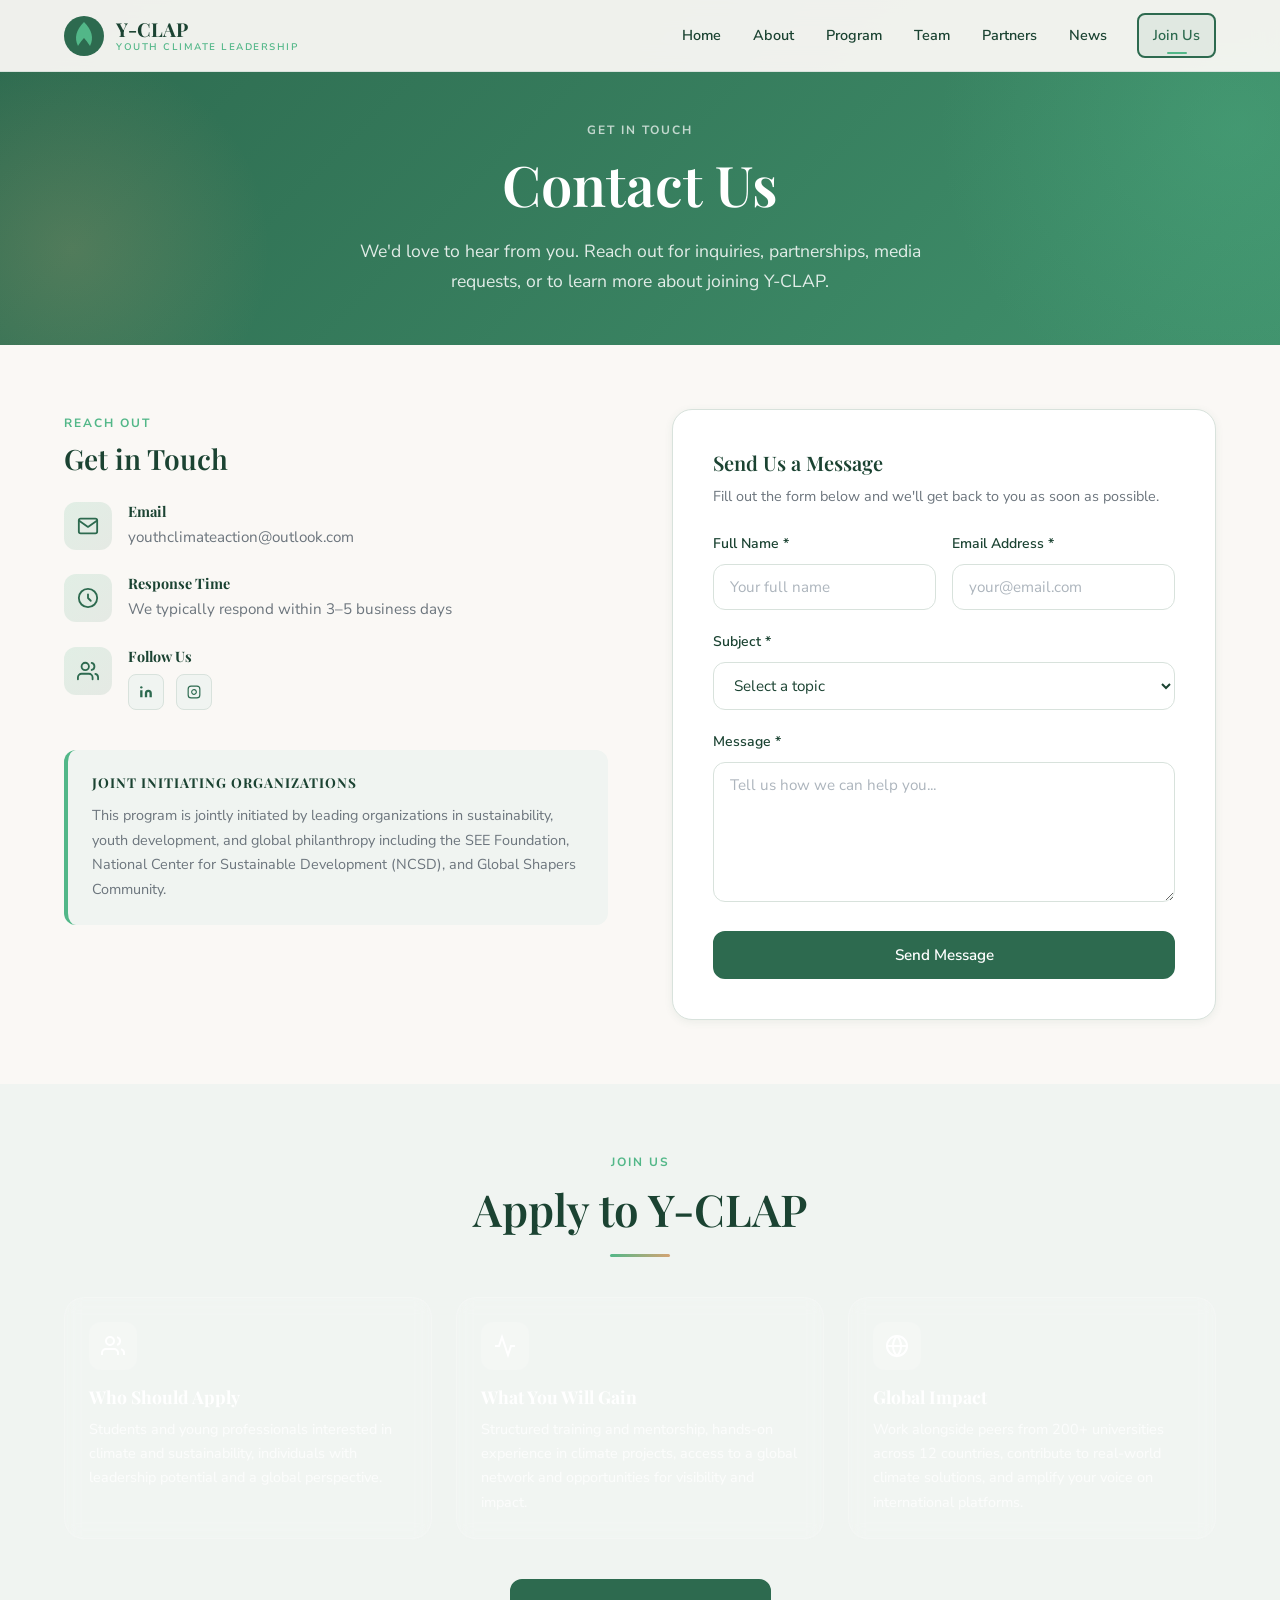
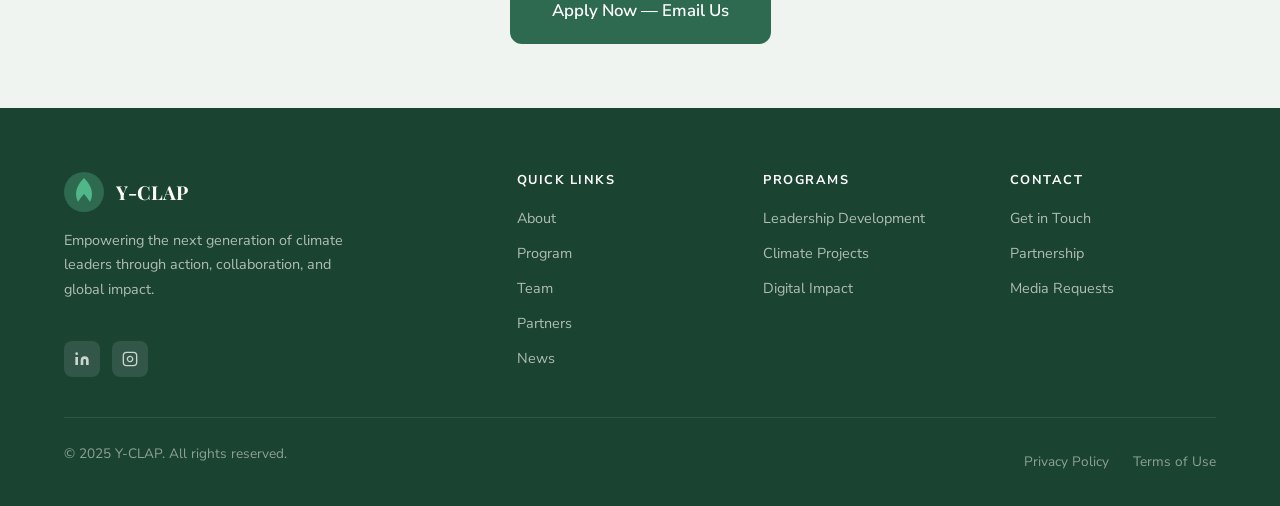
==== contact.html @ 4a53b130 "Add files via upload" ====
<!DOCTYPE html>
<html lang="en">
<head>
  <meta charset="UTF-8">
  <meta name="viewport" content="width=device-width, initial-scale=1.0">
  <title>Contact | Y-CLAP</title>
  <link rel="stylesheet" href="css/style.css">
  <link rel="stylesheet" href="css/components.css">
  <link rel="icon" type="image/svg+xml" href="data:image/svg+xml,<svg xmlns='http://www.w3.org/2000/svg' viewBox='0 0 100 100'><circle cx='50' cy='50' r='45' fill='%232d6a4f'/><path d='M50 20 C30 35 25 55 35 70 C42 60 50 55 50 55 C50 55 58 60 65 70 C75 55 70 35 50 20Z' fill='%2352b788'/></svg>">
</head>
<body>

  <header class="header">
    <div class="header__inner">
      <a href="index.html" class="header__logo">
        <svg class="header__logo-icon" viewBox="0 0 40 40" fill="none"><circle cx="20" cy="20" r="20" fill="#2d6a4f"/><path d="M20 6C12 14 10 22 14 30C17 25 20 22 20 22C20 22 23 25 26 30C30 22 28 14 20 6Z" fill="#52b788"/></svg>
        <div class="header__logo-text">Y-CLAP<span>Youth Climate Leadership</span></div>
      </a>
      <nav class="nav">
        <a href="index.html" class="nav__link">Home</a>
        <a href="about.html" class="nav__link">About</a>
        <a href="program.html" class="nav__link">Program</a>
        <a href="team.html" class="nav__link">Team</a>
        <a href="partners.html" class="nav__link">Partners</a>
        <a href="news.html" class="nav__link">News</a>
        <a href="contact.html" class="nav__link nav__cta btn btn--primary btn--sm">Join Us</a>
      </nav>
      <button class="nav-toggle" aria-label="Toggle menu"><span></span><span></span><span></span></button>
    </div>
  </header>

  <section class="page-hero">
    <div class="container">
      <p class="page-hero__label">Get in Touch</p>
      <h1 class="page-hero__title">Contact Us</h1>
      <p class="page-hero__subtitle">We'd love to hear from you. Reach out for inquiries, partnerships, media requests, or to learn more about joining Y-CLAP.</p>
    </div>
  </section>

  <!-- Contact Section -->
  <section class="section">
    <div class="container">
      <div style="display: grid; grid-template-columns: 1fr 1fr; gap: 4rem; align-items: start;">

        <!-- Contact Info -->
        <div class="fade-in">
          <span class="section__label" style="text-align:left;">Reach Out</span>
          <h2 class="section__title" style="text-align:left; font-size: 1.75rem; margin-bottom: 1.5rem;">Get in Touch</h2>

          <div style="display: flex; flex-direction: column; gap: 1.5rem;">
            <div style="display: flex; gap: 1rem; align-items: flex-start;">
              <div style="width: 48px; height: 48px; border-radius: 12px; background: linear-gradient(135deg, rgba(82,183,136,0.15), rgba(45,106,79,0.1)); display: flex; align-items: center; justify-content: center; flex-shrink: 0; color: var(--color-primary);">
                <svg width="22" height="22" viewBox="0 0 24 24" fill="none" stroke="currentColor" stroke-width="2" stroke-linecap="round" stroke-linejoin="round"><path d="M4 4h16c1.1 0 2 .9 2 2v12c0 1.1-.9 2-2 2H4c-1.1 0-2-.9-2-2V6c0-1.1.9-2 2-2z"/><polyline points="22,6 12,13 2,6"/></svg>
              </div>
              <div>
                <h4 style="font-size: 0.9rem; font-weight: 700; color: var(--color-primary-dark); margin-bottom: 0.25rem;">Email</h4>
                <p style="color: var(--color-text-muted); font-size: 0.95rem;">youthclimateaction@outlook.com</p>
              </div>
            </div>

            <div style="display: flex; gap: 1rem; align-items: flex-start;">
              <div style="width: 48px; height: 48px; border-radius: 12px; background: linear-gradient(135deg, rgba(82,183,136,0.15), rgba(45,106,79,0.1)); display: flex; align-items: center; justify-content: center; flex-shrink: 0; color: var(--color-primary);">
                <svg width="22" height="22" viewBox="0 0 24 24" fill="none" stroke="currentColor" stroke-width="2" stroke-linecap="round" stroke-linejoin="round"><circle cx="12" cy="12" r="10"/><path d="M12 8v4l3 3"/></svg>
              </div>
              <div>
                <h4 style="font-size: 0.9rem; font-weight: 700; color: var(--color-primary-dark); margin-bottom: 0.25rem;">Response Time</h4>
                <p style="color: var(--color-text-muted); font-size: 0.95rem;">We typically respond within 3–5 business days</p>
              </div>
            </div>

            <div style="display: flex; gap: 1rem; align-items: flex-start;">
              <div style="width: 48px; height: 48px; border-radius: 12px; background: linear-gradient(135deg, rgba(82,183,136,0.15), rgba(45,106,79,0.1)); display: flex; align-items: center; justify-content: center; flex-shrink: 0; color: var(--color-primary);">
                <svg width="22" height="22" viewBox="0 0 24 24" fill="none" stroke="currentColor" stroke-width="2" stroke-linecap="round" stroke-linejoin="round"><path d="M17 21v-2a4 4 0 0 0-4-4H5a4 4 0 0 0-4 4v2"/><circle cx="9" cy="7" r="4"/><path d="M23 21v-2a4 4 0 0 0-3-3.87"/><path d="M16 3.13a4 4 0 0 1 0 7.75"/></svg>
              </div>
              <div>
                <h4 style="font-size: 0.9rem; font-weight: 700; color: var(--color-primary-dark); margin-bottom: 0.25rem;">Follow Us</h4>
                <div style="display: flex; gap: 0.75rem; margin-top: 0.5rem;">
                  <a href="#" style="width: 36px; height: 36px; border-radius: 8px; background: var(--color-bg-alt); display: flex; align-items: center; justify-content: center; color: var(--color-primary); border: 1px solid var(--color-border); transition: var(--transition);">
                    <svg width="14" height="14" viewBox="0 0 24 24" fill="currentColor"><path d="M16 8a6 6 0 0 1 6 6v7h-4v-7a2 2 0 0 0-2-2 2 2 0 0 0-2 2v7h-4v-7a6 6 0 0 1 6-6z"/><rect x="2" y="9" width="4" height="12"/><circle cx="4" cy="4" r="2"/></svg>
                  </a>
                  <a href="#" style="width: 36px; height: 36px; border-radius: 8px; background: var(--color-bg-alt); display: flex; align-items: center; justify-content: center; color: var(--color-primary); border: 1px solid var(--color-border); transition: var(--transition);">
                    <svg width="14" height="14" viewBox="0 0 24 24" fill="none" stroke="currentColor" stroke-width="2"><rect x="2" y="2" width="20" height="20" rx="5" ry="5"/><path d="M16 11.37A4 4 0 1 1 12.63 8 4 4 0 0 1 16 11.37z"/><line x1="17.5" y1="6.5" x2="17.51" y2="6.5"/></svg>
                  </a>
                </div>
              </div>
            </div>
          </div>

          <!-- Joint Initiating Orgs -->
          <div style="margin-top: 2.5rem; padding: 1.5rem; background: var(--color-bg-alt); border-radius: var(--radius-md); border-left: 4px solid var(--color-secondary);">
            <h4 style="font-size: 0.85rem; font-weight: 700; text-transform: uppercase; letter-spacing: 1px; color: var(--color-primary-dark); margin-bottom: 0.75rem;">Joint Initiating Organizations</h4>
            <p style="font-size: 0.9rem; color: var(--color-text-muted); line-height: 1.7;">This program is jointly initiated by leading organizations in sustainability, youth development, and global philanthropy including the SEE Foundation, National Center for Sustainable Development (NCSD), and Global Shapers Community.</p>
          </div>
        </div>

        <!-- Contact Form -->
        <div class="card fade-in fade-in-delay-2" style="padding: 2.5rem;">
          <h3 style="font-size: 1.25rem; margin-bottom: 0.5rem;">Send Us a Message</h3>
          <p style="color: var(--color-text-muted); font-size: 0.9rem; margin-bottom: 1.5rem;">Fill out the form below and we'll get back to you as soon as possible.</p>

          <form id="contact-form">
            <div style="display: grid; grid-template-columns: 1fr 1fr; gap: 1rem;">
              <div class="form-group">
                <label class="form-label" for="name">Full Name *</label>
                <input type="text" id="name" class="form-input" placeholder="Your full name" required>
              </div>
              <div class="form-group">
                <label class="form-label" for="email">Email Address *</label>
                <input type="email" id="email" class="form-input" placeholder="your@email.com" required>
              </div>
            </div>
            <div class="form-group">
              <label class="form-label" for="subject">Subject *</label>
              <select id="subject" class="form-select" required>
                <option value="" disabled selected>Select a topic</option>
                <option value="application">Program Application</option>
                <option value="partnership">Partnership Inquiry</option>
                <option value="media">Media Request</option>
                <option value="general">General Inquiry</option>
              </select>
            </div>
            <div class="form-group">
              <label class="form-label" for="message">Message *</label>
              <textarea id="message" class="form-textarea" placeholder="Tell us how we can help you..." required></textarea>
            </div>
            <button type="submit" class="btn btn--primary" style="width: 100%; justify-content: center;">
              Send Message
            </button>
          </form>
        </div>

      </div>
    </div>
  </section>

  <!-- Join CTA -->
  <section class="section section--alt">
    <div class="container">
      <div class="section__header fade-in">
        <span class="section__label">Join Us</span>
        <h2 class="section__title">Apply to Y-CLAP</h2>
        <div class="section-divider"></div>
      </div>

      <div class="grid grid--3" style="margin-top: 2.5rem; gap: 1.5rem;">
        <div class="highlight-card fade-in fade-in-delay-1">
          <div class="highlight-card__icon">
            <svg width="24" height="24" viewBox="0 0 24 24" fill="none" stroke="currentColor" stroke-width="2"><path d="M17 21v-2a4 4 0 0 0-4-4H5a4 4 0 0 0-4 4v2"/><circle cx="9" cy="7" r="4"/><path d="M23 21v-2a4 4 0 0 0-3-3.87"/><path d="M16 3.13a4 4 0 0 1 0 7.75"/></svg>
          </div>
          <h3 class="highlight-card__title">Who Should Apply</h3>
          <p class="highlight-card__desc">Students and young professionals interested in climate and sustainability, individuals with leadership potential and a global perspective.</p>
        </div>

        <div class="highlight-card fade-in fade-in-delay-2">
          <div class="highlight-card__icon">
            <svg width="24" height="24" viewBox="0 0 24 24" fill="none" stroke="currentColor" stroke-width="2"><polyline points="22 12 18 12 15 21 9 3 6 12 2 12"/></svg>
          </div>
          <h3 class="highlight-card__title">What You Will Gain</h3>
          <p class="highlight-card__desc">Structured training and mentorship, hands-on experience in climate projects, access to a global network and opportunities for visibility and impact.</p>
        </div>

        <div class="highlight-card fade-in fade-in-delay-3">
          <div class="highlight-card__icon">
            <svg width="24" height="24" viewBox="0 0 24 24" fill="none" stroke="currentColor" stroke-width="2"><circle cx="12" cy="12" r="10"/><path d="M12 2a14.5 14.5 0 0 0 0 20 14.5 14.5 0 0 0 0-20"/><path d="M2 12h20"/></svg>
          </div>
          <h3 class="highlight-card__title">Global Impact</h3>
          <p class="highlight-card__desc">Work alongside peers from 200+ universities across 12 countries, contribute to real-world climate solutions, and amplify your voice on international platforms.</p>
        </div>
      </div>

      <div style="text-align: center; margin-top: 2.5rem;" class="fade-in">
        <a href="mailto:youthclimateaction@outlook.com?subject=YC LAP%20Application%20Inquiry" class="btn btn--primary btn--lg">Apply Now — Email Us</a>
      </div>
    </div>
  </section>

  <!-- Footer -->
  <footer class="footer">
    <div class="container">
      <div class="footer__grid">
        <div class="footer__brand">
          <div class="footer__brand-logo">
            <svg viewBox="0 0 40 40" fill="none"><circle cx="20" cy="20" r="20" fill="#2d6a4f"/><path d="M20 6C12 14 10 22 14 30C17 25 20 22 20 22C20 22 23 25 26 30C30 22 28 14 20 6Z" fill="#52b788"/></svg>
            <span class="footer__brand-name">Y-CLAP</span>
          </div>
          <p class="footer__brand-desc">Empowering the next generation of climate leaders through action, collaboration, and global impact.</p>
          <div class="footer__social">
            <a href="#" aria-label="LinkedIn"><svg width="16" height="16" viewBox="0 0 24 24" fill="currentColor"><path d="M16 8a6 6 0 0 1 6 6v7h-4v-7a2 2 0 0 0-2-2 2 2 0 0 0-2 2v7h-4v-7a6 6 0 0 1 6-6z"/><rect x="2" y="9" width="4" height="12"/><circle cx="4" cy="4" r="2"/></svg></a>
            <a href="#" aria-label="Instagram"><svg width="16" height="16" viewBox="0 0 24 24" fill="none" stroke="currentColor" stroke-width="2"><rect x="2" y="2" width="20" height="20" rx="5" ry="5"/><path d="M16 11.37A4 4 0 1 1 12.63 8 4 4 0 0 1 16 11.37z"/><line x1="17.5" y1="6.5" x2="17.51" y2="6.5"/></svg></a>
          </div>
        </div>
        <div class="footer__col"><h4>Quick Links</h4><ul class="footer__links"><li><a href="about.html">About</a></li><li><a href="program.html">Program</a></li><li><a href="team.html">Team</a></li><li><a href="partners.html">Partners</a></li><li><a href="news.html">News</a></li></ul></div>
        <div class="footer__col"><h4>Programs</h4><ul class="footer__links"><li><a href="program.html">Leadership Development</a></li><li><a href="program.html">Climate Projects</a></li><li><a href="program.html">Digital Impact</a></li></ul></div>
        <div class="footer__col"><h4>Contact</h4><ul class="footer__links"><li><a href="contact.html">Get in Touch</a></li><li><a href="contact.html">Partnership</a></li><li><a href="contact.html">Media Requests</a></li></ul></div>
      </div>
      <div class="footer__bottom"><p>© 2025 Y-CLAP. All rights reserved.</p><div class="footer__bottom-links"><a href="#">Privacy Policy</a><a href="#">Terms of Use</a></div></div>
    </div>
  </footer>
  <script src="js/main.js"></script>
</body>
</html>
---- css/style.css ----
/* ============================================
   Y-CLAP Website — Main Stylesheet
   ============================================ */

/* Google Fonts */
@import url('https://fonts.googleapis.com/css2?family=Playfair+Display:wght@400;500;600;700&family=Nunito+Sans:wght@300;400;500;600;700&display=swap');

/* ============================================
   CSS Variables
   ============================================ */
:root {
  /* Colors */
  --color-primary: #2d6a4f;
  --color-primary-dark: #1b4332;
  --color-primary-light: #40916c;
  --color-secondary: #52b788;
  --color-secondary-light: #74c69d;
  --color-accent: #d4a373;
  --color-accent-light: #e9c46a;
  --color-bg: #faf8f5;
  --color-bg-alt: #f0f4f1;
  --color-white: #ffffff;
  --color-text: #1b4332;
  --color-text-light: #52b788;
  --color-text-muted: #6c757d;
  --color-border: #d8e2dc;

  /* Typography */
  --font-heading: 'Playfair Display', Georgia, serif;
  --font-body: 'Nunito Sans', -apple-system, sans-serif;

  /* Spacing */
  --space-xs: 0.5rem;
  --space-sm: 1rem;
  --space-md: 1.5rem;
  --space-lg: 2.5rem;
  --space-xl: 4rem;
  --space-2xl: 6rem;

  /* Border radius */
  --radius-sm: 8px;
  --radius-md: 12px;
  --radius-lg: 20px;
  --radius-full: 50%;

  /* Shadows */
  --shadow-sm: 0 2px 8px rgba(45, 106, 79, 0.08);
  --shadow-md: 0 4px 20px rgba(45, 106, 79, 0.12);
  --shadow-lg: 0 8px 40px rgba(45, 106, 79, 0.15);

  /* Transitions */
  --transition: all 0.3s ease;
  --transition-slow: all 0.5s ease;

  /* Layout */
  --max-width: 1200px;
  --header-height: 72px;
}

/* ============================================
   Reset & Base
   ============================================ */
*, *::before, *::after {
  margin: 0;
  padding: 0;
  box-sizing: border-box;
}

html {
  scroll-behavior: smooth;
  font-size: 16px;
}

body {
  font-family: var(--font-body);
  color: var(--color-text);
  background-color: var(--color-bg);
  line-height: 1.7;
  overflow-x: hidden;
}

img {
  max-width: 100%;
  height: auto;
  display: block;
}

a {
  color: var(--color-primary);
  text-decoration: none;
  transition: var(--transition);
}

a:hover {
  color: var(--color-secondary);
}

ul {
  list-style: none;
}

h1, h2, h3, h4, h5, h6 {
  font-family: var(--font-heading);
  color: var(--color-primary-dark);
  line-height: 1.3;
  font-weight: 600;
}

p {
  margin-bottom: 1rem;
}

p:last-child {
  margin-bottom: 0;
}

/* ============================================
   Layout Utilities
   ============================================ */
.container {
  width: 100%;
  max-width: var(--max-width);
  margin: 0 auto;
  padding: 0 var(--space-md);
}

.section {
  padding: var(--space-xl) 0;
}

.section--alt {
  background-color: var(--color-bg-alt);
}

.section--green {
  background: linear-gradient(135deg, var(--color-primary) 0%, var(--color-primary-light) 100%);
  color: var(--color-white);
}

.section--green h2,
.section--green h3 {
  color: var(--color-white);
}

.section__header {
  text-align: center;
  margin-bottom: var(--space-lg);
}

.section__label {
  display: inline-block;
  font-size: 0.75rem;
  font-weight: 700;
  text-transform: uppercase;
  letter-spacing: 2px;
  color: var(--color-secondary);
  margin-bottom: var(--space-xs);
}

.section__title {
  font-size: clamp(1.75rem, 4vw, 2.75rem);
  margin-bottom: var(--space-sm);
}

.section__subtitle {
  font-size: 1.05rem;
  color: var(--color-text-muted);
  max-width: 640px;
  margin: 0 auto;
  font-weight: 400;
}

.section--green .section__subtitle {
  color: rgba(255, 255, 255, 0.8);
}

.grid {
  display: grid;
  gap: var(--space-md);
}

.grid--2 {
  grid-template-columns: repeat(2, 1fr);
}

.grid--3 {
  grid-template-columns: repeat(3, 1fr);
}

.grid--4 {
  grid-template-columns: repeat(4, 1fr);
}

@media (max-width: 1024px) {
  .grid--4 {
    grid-template-columns: repeat(2, 1fr);
  }
}

@media (max-width: 768px) {
  .grid--2,
  .grid--3,
  .grid--4 {
    grid-template-columns: 1fr;
  }

  .section {
    padding: var(--space-lg) 0;
  }

  .section--alt {
    padding: var(--space-lg) 0;
  }
}

/* ============================================
   Typography
   ============================================ */
.text-center { text-align: center; }
.text-left { text-align: left; }
.text-right { text-align: right; }

.text-primary { color: var(--color-primary); }
.text-secondary { color: var(--color-secondary); }
.text-accent { color: var(--color-accent); }
.text-muted { color: var(--color-text-muted); }

.font-heading { font-family: var(--font-heading); }

.lead {
  font-size: 1.15rem;
  color: var(--color-text-muted);
  line-height: 1.8;
}

/* ============================================
   Buttons
   ============================================ */
.btn {
  display: inline-flex;
  align-items: center;
  gap: 0.5rem;
  padding: 0.75rem 1.75rem;
  border-radius: var(--radius-md);
  font-family: var(--font-body);
  font-size: 0.95rem;
  font-weight: 600;
  cursor: pointer;
  border: 2px solid transparent;
  transition: var(--transition);
  text-decoration: none;
  white-space: nowrap;
}

.btn--primary {
  background-color: var(--color-primary);
  color: var(--color-white);
  border-color: var(--color-primary);
}

.btn--primary:hover {
  background-color: var(--color-primary-dark);
  border-color: var(--color-primary-dark);
  color: var(--color-white);
  transform: translateY(-2px);
  box-shadow: var(--shadow-md);
}

.btn--outline {
  background-color: transparent;
  color: var(--color-primary);
  border-color: var(--color-primary);
}

.btn--outline:hover {
  background-color: var(--color-primary);
  color: var(--color-white);
  transform: translateY(-2px);
}

.btn--outline-white {
  background-color: transparent;
  color: var(--color-white);
  border-color: var(--color-white);
}

.btn--outline-white:hover {
  background-color: var(--color-white);
  color: var(--color-primary);
  transform: translateY(-2px);
}

.btn--accent {
  background-color: var(--color-accent);
  color: var(--color-white);
  border-color: var(--color-accent);
}

.btn--accent:hover {
  background-color: #c4915f;
  border-color: #c4915f;
  color: var(--color-white);
  transform: translateY(-2px);
}

.btn--sm {
  padding: 0.5rem 1.25rem;
  font-size: 0.85rem;
}

.btn--lg {
  padding: 1rem 2.5rem;
  font-size: 1.05rem;
}

/* ============================================
   Decorative Elements
   ============================================ */
.leaf-divider {
  width: 100%;
  overflow: hidden;
  line-height: 0;
  margin: 0;
}

.leaf-divider svg {
  width: 100%;
  height: auto;
  display: block;
}

.section-divider {
  width: 60px;
  height: 3px;
  background: linear-gradient(90deg, var(--color-secondary), var(--color-accent));
  border-radius: 2px;
  margin: var(--space-sm) auto var(--space-md);
}

.badge {
  display: inline-block;
  padding: 0.25rem 0.75rem;
  border-radius: var(--radius-sm);
  font-size: 0.75rem;
  font-weight: 700;
  text-transform: uppercase;
  letter-spacing: 1px;
}

.badge--green {
  background-color: rgba(82, 183, 136, 0.15);
  color: var(--color-primary);
}

.badge--accent {
  background-color: rgba(212, 163, 115, 0.15);
  color: var(--color-accent);
}

/* ============================================
   Scroll Animations
   ============================================ */
.fade-in {
  opacity: 0;
  transform: translateY(24px);
  transition: opacity 0.7s ease, transform 0.7s ease;
}

.fade-in.visible {
  opacity: 1;
  transform: translateY(0);
}

.fade-in-delay-1 { transition-delay: 0.1s; }
.fade-in-delay-2 { transition-delay: 0.2s; }
.fade-in-delay-3 { transition-delay: 0.3s; }
.fade-in-delay-4 { transition-delay: 0.4s; }

/* ============================================
   Avatar
   ============================================ */
.avatar {
  width: 80px;
  height: 80px;
  border-radius: var(--radius-full);
  background: linear-gradient(135deg, var(--color-primary) 0%, var(--color-secondary) 100%);
  display: flex;
  align-items: center;
  justify-content: center;
  font-family: var(--font-heading);
  font-size: 1.5rem;
  font-weight: 700;
  color: var(--color-white);
  flex-shrink: 0;
  border: 3px solid var(--color-white);
  box-shadow: var(--shadow-sm);
}

.avatar--lg {
  width: 120px;
  height: 120px;
  font-size: 2.25rem;
}

.avatar--xl {
  width: 160px;
  height: 160px;
  font-size: 3rem;
}

/* ============================================
   Logo
   ============================================ */
.site-logo {
  display: flex;
  align-items: center;
  gap: 0.75rem;
  text-decoration: none;
}

.site-logo__icon {
  width: 40px;
  height: 40px;
  flex-shrink: 0;
}

.site-logo__text {
  font-family: var(--font-heading);
  font-size: 1.25rem;
  font-weight: 700;
  color: var(--color-primary-dark);
  line-height: 1.2;
}

.site-logo__text span {
  display: block;
  font-family: var(--font-body);
  font-size: 0.65rem;
  font-weight: 600;
  letter-spacing: 1.5px;
  text-transform: uppercase;
  color: var(--color-secondary);
}

/* ============================================
   Page Hero (inner pages)
   ============================================ */
@media (max-width: 768px) {
  .page-hero__title {
    font-size: clamp(1.75rem, 6vw, 3rem);
  }
}

/* ============================================
   Team Page — responsive for inline-styled cards
   ============================================ */
@media (max-width: 900px) {
  /* Override inline grid-template-columns on member cards */
  .section .card[style*="grid-template-columns: 300px"] {
    grid-template-columns: 1fr !important;
  }

  .section .card[style*="grid-template-columns: 280px"] {
    grid-template-columns: 1fr !important;
  }

  .section .card[style*="grid-template-columns: 300px"] img:first-child,
  .section .card[style*="grid-template-columns: 280px"] img:first-child {
    max-width: 300px;
    margin: 0 auto;
  }

  /* Executive board — 2 columns on tablet */
  .grid--3 {
    grid-template-columns: repeat(2, 1fr);
  }
}

@media (max-width: 480px) {
  .grid--3 {
    grid-template-columns: 1fr;
  }
}

/* ============================================
   Partner Logo Card
   ============================================ */
.partner-logos-grid {
  display: grid;
  grid-template-columns: repeat(3, 1fr);
  gap: 1.5rem;
}

.partner-logo-card {
  background: var(--color-white);
  border: 1px solid var(--color-border);
  border-radius: var(--radius-md);
  padding: 1.5rem;
  display: flex;
  flex-direction: column;
  align-items: center;
  justify-content: center;
  gap: 0.75rem;
  transition: var(--transition);
  text-align: center;
  min-height: 140px;
}

.partner-logo-card:hover {
  box-shadow: var(--shadow-sm);
  border-color: var(--color-secondary-light);
  transform: translateY(-2px);
}

.partner-logo-card img {
  max-width: 100%;
  max-height: 80px;
  object-fit: contain;
}

.partner-logo-card__icon {
  width: 56px;
  height: 56px;
  border-radius: 50%;
  display: flex;
  align-items: center;
  justify-content: center;
  flex-shrink: 0;
}

.partner-logo-card__name {
  font-size: 0.8rem;
  font-weight: 700;
  color: var(--color-primary-dark);
  line-height: 1.4;
}

.partner-logo-card__sub {
  font-size: 0.72rem;
  color: var(--color-text-muted);
}

@media (max-width: 768px) {
  .partner-logos-grid {
    grid-template-columns: repeat(2, 1fr);
  }
}

@media (max-width: 480px) {
  .partner-logos-grid {
    grid-template-columns: 1fr;
  }
}

/* ============================================
   Board Member Card (compact photo + name)
   ============================================ */
.board-member-card {
  background: var(--color-white);
  border-radius: var(--radius-md);
  overflow: hidden;
  border: 1px solid var(--color-border);
  transition: var(--transition);
  display: flex;
  flex-direction: column;
}

.board-member-card:hover {
  box-shadow: var(--shadow-md);
  border-color: var(--color-secondary-light);
  transform: translateY(-2px);
}

.board-member-card__img {
  width: 100%;
  aspect-ratio: 3 / 4;
  overflow: hidden;
  background: var(--color-bg-alt);
}

.board-member-card__img img {
  width: 100%;
  height: 100%;
  object-fit: cover;
  object-position: top;
  transition: transform 0.3s ease;
}

.board-member-card:hover .board-member-card__img img {
  transform: scale(1.03);
}

.board-member-card__info {
  padding: 1rem;
  text-align: center;
}

.board-member-card__name {
  font-size: 0.95rem;
  font-weight: 700;
  color: var(--color-primary-dark);
  margin-bottom: 0.2rem;
}

.board-member-card__role {
  font-size: 0.8rem;
  color: var(--color-text-muted);
  line-height: 1.4;
}

/* ============================================
   News Card images
   ============================================ */
.news-card__image {
  position: relative;
  overflow: hidden;
}

.news-card__image img {
  width: 100%;
  height: 100%;
  object-fit: cover;
  position: absolute;
  top: 0;
  left: 0;
}
.page-hero {
  background: linear-gradient(135deg, var(--color-primary) 0%, var(--color-primary-light) 100%);
  color: var(--color-white);
  text-align: center;
  padding: calc(var(--header-height) + 3rem) 0 3rem;
  position: relative;
  overflow: hidden;
}

.page-hero::before {
  content: '';
  position: absolute;
  top: -50%;
  right: -20%;
  width: 600px;
  height: 600px;
  background: radial-gradient(circle, rgba(82, 183, 136, 0.3) 0%, transparent 70%);
  border-radius: 50%;
}

.page-hero::after {
  content: '';
  position: absolute;
  bottom: -30%;
  left: -10%;
  width: 400px;
  height: 400px;
  background: radial-gradient(circle, rgba(212, 163, 115, 0.2) 0%, transparent 70%);
  border-radius: 50%;
}

.page-hero .container {
  position: relative;
  z-index: 1;
}

.page-hero__label {
  font-size: 0.75rem;
  font-weight: 700;
  text-transform: uppercase;
  letter-spacing: 2px;
  color: rgba(255, 255, 255, 0.7);
  margin-bottom: 0.5rem;
}

.page-hero__title {
  font-size: clamp(2rem, 5vw, 3.5rem);
  color: var(--color-white);
  margin-bottom: 1rem;
}

.page-hero__subtitle {
  font-size: 1.1rem;
  color: rgba(255, 255, 255, 0.85);
  max-width: 600px;
  margin: 0 auto;
  font-weight: 400;
}

.page-hero--sm {
  padding: calc(var(--header-height) + 2rem) 0 2rem;
}

/* ============================================
   Cards Base
   ============================================ */
.card {
  background: var(--color-white);
  border-radius: var(--radius-lg);
  padding: var(--space-md);
  box-shadow: var(--shadow-sm);
  transition: var(--transition);
  border: 1px solid var(--color-border);
}

.card:hover {
  transform: translateY(-4px);
  box-shadow: var(--shadow-md);
}

.card--flat {
  box-shadow: none;
  border: 1px solid var(--color-border);
}

.card--flat:hover {
  border-color: var(--color-secondary);
  box-shadow: var(--shadow-sm);
}
---- css/components.css ----
/* ============================================
   Y-CLAP Website — Components
   ============================================ */

/* ============================================
   Header & Navigation
   ============================================ */
.header {
  position: fixed;
  top: 0;
  left: 0;
  right: 0;
  z-index: 1000;
  background: rgba(250, 248, 245, 0.95);
  backdrop-filter: blur(12px);
  -webkit-backdrop-filter: blur(12px);
  border-bottom: 1px solid var(--color-border);
  transition: var(--transition);
  height: var(--header-height);
}

.header.scrolled {
  box-shadow: var(--shadow-sm);
}

.header__inner {
  display: flex;
  align-items: center;
  justify-content: space-between;
  height: 100%;
  max-width: var(--max-width);
  margin: 0 auto;
  padding: 0 var(--space-md);
}

.header__logo {
  display: flex;
  align-items: center;
  gap: 0.75rem;
  text-decoration: none;
  z-index: 1001;
}

.header__logo-icon {
  width: 40px;
  height: 40px;
  flex-shrink: 0;
}

.header__logo-text {
  font-family: var(--font-heading);
  font-size: 1.2rem;
  font-weight: 700;
  color: var(--color-primary-dark);
  line-height: 1.2;
}

.header__logo-text span {
  display: block;
  font-family: var(--font-body);
  font-size: 0.6rem;
  font-weight: 600;
  letter-spacing: 1.5px;
  text-transform: uppercase;
  color: var(--color-secondary);
}

/* Desktop Nav */
.nav {
  display: flex;
  align-items: center;
  gap: 0.25rem;
}

.nav__link {
  font-size: 0.9rem;
  font-weight: 600;
  color: var(--color-text);
  padding: 0.5rem 0.875rem;
  border-radius: var(--radius-sm);
  transition: var(--transition);
  position: relative;
}

.nav__link:hover,
.nav__link.active {
  color: var(--color-primary);
  background-color: rgba(45, 106, 79, 0.08);
}

.nav__link.active::after {
  content: '';
  position: absolute;
  bottom: 2px;
  left: 50%;
  transform: translateX(-50%);
  width: 20px;
  height: 2px;
  background: var(--color-secondary);
  border-radius: 1px;
}

.nav__cta {
  margin-left: 0.75rem;
}

/* Mobile Menu Toggle */
.nav-toggle {
  display: none;
  flex-direction: column;
  justify-content: center;
  gap: 5px;
  width: 32px;
  height: 32px;
  cursor: pointer;
  background: none;
  border: none;
  padding: 4px;
  z-index: 1001;
}

.nav-toggle span {
  display: block;
  width: 100%;
  height: 2px;
  background: var(--color-primary-dark);
  border-radius: 2px;
  transition: var(--transition);
}

.nav-toggle.active span:nth-child(1) {
  transform: translateY(7px) rotate(45deg);
}

.nav-toggle.active span:nth-child(2) {
  opacity: 0;
}

.nav-toggle.active span:nth-child(3) {
  transform: translateY(-7px) rotate(-45deg);
}

/* Mobile Navigation */
@media (max-width: 768px) {
  .nav-toggle {
    display: flex;
  }

  .nav {
    position: fixed;
    top: 0;
    left: 0;
    right: 0;
    bottom: 0;
    background: rgba(250, 248, 245, 0.98);
    backdrop-filter: blur(20px);
    flex-direction: column;
    justify-content: center;
    align-items: center;
    gap: 0.5rem;
    opacity: 0;
    pointer-events: none;
    transition: var(--transition);
    z-index: 999;
  }

  .nav.active {
    opacity: 1;
    pointer-events: all;
  }

  .nav__link {
    font-size: 1.1rem;
    padding: 0.75rem 1.5rem;
  }

  .nav__cta {
    margin-left: 0;
    margin-top: 0.5rem;
  }
}

/* ============================================
   Footer
   ============================================ */
.footer {
  background: var(--color-primary-dark);
  color: rgba(255, 255, 255, 0.75);
  padding: var(--space-xl) 0 var(--space-md);
}

.footer__grid {
  display: grid;
  grid-template-columns: 2fr 1fr 1fr 1fr;
  gap: var(--space-lg);
  margin-bottom: var(--space-lg);
}

.footer__brand {
  display: flex;
  flex-direction: column;
  gap: 1rem;
}

.footer__brand-logo {
  display: flex;
  align-items: center;
  gap: 0.75rem;
}

.footer__brand-logo svg {
  width: 40px;
  height: 40px;
}

.footer__brand-name {
  font-family: var(--font-heading);
  font-size: 1.2rem;
  font-weight: 700;
  color: var(--color-white);
}

.footer__brand-desc {
  font-size: 0.9rem;
  line-height: 1.7;
  color: rgba(255, 255, 255, 0.65);
  max-width: 280px;
}

.footer__social {
  display: flex;
  gap: 0.75rem;
  margin-top: 0.5rem;
}

.footer__social a {
  width: 36px;
  height: 36px;
  border-radius: var(--radius-sm);
  background: rgba(255, 255, 255, 0.1);
  display: flex;
  align-items: center;
  justify-content: center;
  color: rgba(255, 255, 255, 0.75);
  transition: var(--transition);
}

.footer__social a:hover {
  background: var(--color-secondary);
  color: var(--color-white);
}

.footer__col h4 {
  font-family: var(--font-body);
  font-size: 0.8rem;
  font-weight: 700;
  text-transform: uppercase;
  letter-spacing: 1.5px;
  color: var(--color-white);
  margin-bottom: 1rem;
}

.footer__links {
  display: flex;
  flex-direction: column;
  gap: 0.5rem;
}

.footer__links a {
  font-size: 0.9rem;
  color: rgba(255, 255, 255, 0.65);
  transition: var(--transition);
}

.footer__links a:hover {
  color: var(--color-secondary-light);
  padding-left: 4px;
}

.footer__bottom {
  border-top: 1px solid rgba(255, 255, 255, 0.1);
  padding-top: var(--space-md);
  display: flex;
  align-items: center;
  justify-content: space-between;
  font-size: 0.85rem;
  color: rgba(255, 255, 255, 0.5);
}

.footer__bottom-links {
  display: flex;
  gap: 1.5rem;
}

.footer__bottom-links a {
  color: rgba(255, 255, 255, 0.5);
  font-size: 0.85rem;
}

.footer__bottom-links a:hover {
  color: rgba(255, 255, 255, 0.8);
}

@media (max-width: 768px) {
  .footer__grid {
    grid-template-columns: 1fr 1fr;
  }

  .footer__brand {
    grid-column: 1 / -1;
  }

  .footer__bottom {
    flex-direction: column;
    gap: 0.75rem;
    text-align: center;
  }
}

@media (max-width: 480px) {
  .footer__grid {
    grid-template-columns: 1fr;
  }
}

/* ============================================
   Hero Section (Homepage)
   ============================================ */
.hero {
  min-height: 100vh;
  display: flex;
  align-items: center;
  position: relative;
  overflow: hidden;
  background: linear-gradient(160deg, #e8f5e9 0%, #faf8f5 40%, #faf8f5 100%);
  padding-top: var(--header-height);
}

.hero::before {
  content: '';
  position: absolute;
  top: 5%;
  right: -5%;
  width: 700px;
  height: 700px;
  background: radial-gradient(circle, rgba(82, 183, 136, 0.12) 0%, transparent 65%);
  border-radius: 50%;
}

.hero::after {
  content: '';
  position: absolute;
  bottom: 10%;
  left: -8%;
  width: 500px;
  height: 500px;
  background: radial-gradient(circle, rgba(212, 163, 115, 0.1) 0%, transparent 65%);
  border-radius: 50%;
}

.hero__inner {
  display: grid;
  grid-template-columns: 1fr 1fr;
  align-items: center;
  gap: var(--space-xl);
  padding: var(--space-xl) 0;
  position: relative;
  z-index: 1;
}

.hero__content {
  max-width: 560px;
}

.hero__label {
  display: inline-flex;
  align-items: center;
  gap: 0.5rem;
  font-size: 0.75rem;
  font-weight: 700;
  text-transform: uppercase;
  letter-spacing: 2px;
  color: var(--color-secondary);
  margin-bottom: 1.25rem;
  background: rgba(82, 183, 136, 0.1);
  padding: 0.4rem 0.875rem;
  border-radius: 100px;
}

.hero__title {
  font-size: clamp(2.25rem, 5vw, 3.75rem);
  color: var(--color-primary-dark);
  margin-bottom: 1.25rem;
  line-height: 1.15;
}

.hero__title em {
  font-style: normal;
  color: var(--color-primary);
}

.hero__subtitle {
  font-size: 1.1rem;
  color: var(--color-text-muted);
  line-height: 1.8;
  margin-bottom: 2rem;
  max-width: 480px;
}

.hero__actions {
  display: flex;
  flex-wrap: wrap;
  gap: 1rem;
  align-items: center;
}

.hero__visual {
  position: relative;
  display: flex;
  align-items: center;
  justify-content: center;
}

.hero__illustration {
  width: 100%;
  max-width: 520px;
  position: relative;
  z-index: 1;
}

/* Decorative circles in hero */
.hero__circle {
  position: absolute;
  border-radius: 50%;
}

.hero__circle--1 {
  width: 300px;
  height: 300px;
  background: rgba(82, 183, 136, 0.15);
  top: 50%;
  left: 50%;
  transform: translate(-50%, -50%);
  animation: float 6s ease-in-out infinite;
}

.hero__circle--2 {
  width: 180px;
  height: 180px;
  background: rgba(212, 163, 115, 0.2);
  top: 15%;
  right: 5%;
  animation: float 8s ease-in-out infinite reverse;
}

.hero__circle--3 {
  width: 100px;
  height: 100px;
  background: rgba(45, 106, 79, 0.12);
  bottom: 20%;
  left: 10%;
  animation: float 7s ease-in-out infinite 1s;
}

@keyframes float {
  0%, 100% { transform: translateY(0); }
  50% { transform: translateY(-20px); }
}

.hero__stats {
  display: flex;
  gap: var(--space-lg);
  margin-top: 2.5rem;
  padding-top: 2rem;
  border-top: 1px solid var(--color-border);
}

.hero__stat {
  text-align: left;
}

.hero__stat-number {
  font-family: var(--font-heading);
  font-size: 1.75rem;
  font-weight: 700;
  color: var(--color-primary);
  display: block;
}

.hero__stat-label {
  font-size: 0.8rem;
  color: var(--color-text-muted);
  font-weight: 500;
}

@media (max-width: 768px) {
  .hero__inner {
    grid-template-columns: 1fr;
    text-align: center;
  }

  .hero__content {
    max-width: 100%;
  }

  .hero__subtitle {
    max-width: 100%;
    margin-left: auto;
    margin-right: auto;
  }

  .hero__actions {
    justify-content: center;
  }

  .hero__visual {
    display: none;
  }

  .hero__stats {
    justify-content: center;
    gap: var(--space-md);
  }
}

/* ============================================
   Cards
   ============================================ */

/* Team Card */
.team-card {
  background: var(--color-white);
  border-radius: var(--radius-lg);
  padding: var(--space-md);
  text-align: center;
  transition: var(--transition);
  border: 1px solid var(--color-border);
}

.team-card:hover {
  transform: translateY(-6px);
  box-shadow: var(--shadow-lg);
  border-color: var(--color-secondary-light);
}

.team-card__avatar {
  width: 100px;
  height: 100px;
  border-radius: var(--radius-full);
  background: linear-gradient(135deg, var(--color-primary) 0%, var(--color-secondary) 100%);
  display: flex;
  align-items: center;
  justify-content: center;
  font-family: var(--font-heading);
  font-size: 2rem;
  font-weight: 700;
  color: var(--color-white);
  margin: 0 auto var(--space-sm);
  border: 3px solid var(--color-bg);
  box-shadow: var(--shadow-sm);
}

.team-card--lg .team-card__avatar {
  width: 130px;
  height: 130px;
  font-size: 2.5rem;
}

.team-card__name {
  font-size: 1.15rem;
  font-weight: 700;
  color: var(--color-primary-dark);
  margin-bottom: 0.25rem;
}

.team-card__role {
  font-size: 0.85rem;
  font-weight: 600;
  color: var(--color-secondary);
  margin-bottom: 0.75rem;
}

.team-card__bio {
  font-size: 0.9rem;
  color: var(--color-text-muted);
  line-height: 1.7;
  margin-top: 0.75rem;
}

/* Program Card */
.program-card {
  background: var(--color-white);
  border-radius: var(--radius-lg);
  padding: var(--space-md);
  transition: var(--transition);
  border: 1px solid var(--color-border);
  position: relative;
  overflow: hidden;
}

.program-card::before {
  content: '';
  position: absolute;
  top: 0;
  left: 0;
  right: 0;
  height: 4px;
  background: linear-gradient(90deg, var(--color-secondary), var(--color-accent));
}

.program-card:hover {
  transform: translateY(-4px);
  box-shadow: var(--shadow-md);
  border-color: var(--color-secondary-light);
}

.program-card__number {
  font-family: var(--font-heading);
  font-size: 3rem;
  font-weight: 700;
  color: rgba(82, 183, 136, 0.15);
  line-height: 1;
  margin-bottom: 0.5rem;
}

.program-card__title {
  font-size: 1.1rem;
  font-weight: 700;
  color: var(--color-primary-dark);
  margin-bottom: 0.5rem;
}

.program-card__desc {
  font-size: 0.9rem;
  color: var(--color-text-muted);
  line-height: 1.7;
}

/* Value Card */
.value-card {
  background: var(--color-white);
  border-radius: var(--radius-lg);
  padding: var(--space-md);
  text-align: center;
  transition: var(--transition);
  border: 1px solid var(--color-border);
}

.value-card:hover {
  transform: translateY(-4px);
  box-shadow: var(--shadow-md);
  border-color: var(--color-secondary-light);
}

.value-card__icon {
  width: 60px;
  height: 60px;
  border-radius: var(--radius-md);
  background: linear-gradient(135deg, rgba(82, 183, 136, 0.15), rgba(45, 106, 79, 0.1));
  display: flex;
  align-items: center;
  justify-content: center;
  margin: 0 auto var(--space-sm);
  color: var(--color-primary);
}

.value-card__title {
  font-size: 1.05rem;
  font-weight: 700;
  color: var(--color-primary-dark);
  margin-bottom: 0.5rem;
}

.value-card__desc {
  font-size: 0.9rem;
  color: var(--color-text-muted);
  line-height: 1.7;
}

/* Partner Card */
.partner-card {
  background: var(--color-white);
  border-radius: var(--radius-md);
  padding: 1.5rem;
  display: flex;
  align-items: center;
  justify-content: center;
  text-align: center;
  transition: var(--transition);
  border: 1px solid var(--color-border);
  min-height: 100px;
}

.partner-card:hover {
  transform: translateY(-3px);
  box-shadow: var(--shadow-sm);
  border-color: var(--color-secondary-light);
}

.partner-card__name {
  font-weight: 700;
  font-size: 0.95rem;
  color: var(--color-primary-dark);
  line-height: 1.4;
}

/* News Card */
.news-card {
  background: var(--color-white);
  border-radius: var(--radius-lg);
  overflow: hidden;
  transition: var(--transition);
  border: 1px solid var(--color-border);
}

.news-card:hover {
  transform: translateY(-4px);
  box-shadow: var(--shadow-md);
}

.news-card__image {
  height: 200px;
  background: linear-gradient(135deg, var(--color-primary) 0%, var(--color-primary-light) 100%);
  display: flex;
  align-items: center;
  justify-content: center;
  color: rgba(255, 255, 255, 0.3);
  font-size: 3rem;
}

.news-card__content {
  padding: var(--space-md);
}

.news-card__date {
  font-size: 0.75rem;
  font-weight: 600;
  color: var(--color-secondary);
  text-transform: uppercase;
  letter-spacing: 1px;
  margin-bottom: 0.5rem;
}

.news-card__title {
  font-size: 1.1rem;
  font-weight: 700;
  color: var(--color-primary-dark);
  margin-bottom: 0.5rem;
  line-height: 1.4;
}

.news-card__excerpt {
  font-size: 0.9rem;
  color: var(--color-text-muted);
  line-height: 1.7;
}

/* Highlight Card */
.highlight-card {
  background: rgba(255, 255, 255, 0.12);
  border-radius: var(--radius-lg);
  padding: var(--space-md);
  backdrop-filter: blur(8px);
  border: 1px solid rgba(255, 255, 255, 0.15);
}

.highlight-card__icon {
  width: 48px;
  height: 48px;
  border-radius: var(--radius-md);
  background: rgba(255, 255, 255, 0.15);
  display: flex;
  align-items: center;
  justify-content: center;
  margin-bottom: 1rem;
  color: var(--color-white);
}

.highlight-card__title {
  font-size: 1.1rem;
  font-weight: 700;
  color: var(--color-white);
  margin-bottom: 0.5rem;
}

.highlight-card__desc {
  font-size: 0.9rem;
  color: rgba(255, 255, 255, 0.75);
  line-height: 1.7;
}

/* ============================================
   Team Member Card (with photo)
   ============================================ */
.member-card {
  background: var(--color-white);
  border-radius: var(--radius-lg);
  padding: 2rem;
  transition: var(--transition);
  border: 1px solid var(--color-border);
  display: grid;
  grid-template-columns: 280px 1fr;
  gap: 2.5rem;
  align-items: start;
}

.member-card:hover {
  box-shadow: var(--shadow-md);
  border-color: var(--color-secondary-light);
}

.member-card__photo {
  display: flex;
  flex-direction: column;
  gap: 0.75rem;
}

.member-card__photo > img {
  width: 100%;
  max-height: 360px;
  object-fit: cover;
  border-radius: var(--radius-md);
  object-position: top;
}

.member-card__gallery {
  display: grid;
  grid-template-columns: repeat(4, 1fr);
  gap: 6px;
}

.member-card__gallery img {
  width: 100%;
  aspect-ratio: 1;
  object-fit: cover;
  border-radius: var(--radius-sm);
  object-position: top;
  cursor: pointer;
  opacity: 0.8;
  transition: var(--transition);
}

.member-card__gallery img:hover {
  opacity: 1;
}

.member-card__photo-caption {
  font-size: 0.75rem;
  color: var(--color-text-muted);
  text-align: center;
}

@media (max-width: 900px) {
  .member-card {
    grid-template-columns: 1fr;
  }

  .member-card__photo {
    max-width: 320px;
  }
}

/* ============================================
   Forms
   ============================================ */
.form-group {
  margin-bottom: 1.25rem;
}

.form-label {
  display: block;
  font-size: 0.875rem;
  font-weight: 600;
  color: var(--color-text);
  margin-bottom: 0.5rem;
}

.form-input,
.form-textarea,
.form-select {
  width: 100%;
  padding: 0.75rem 1rem;
  border: 1.5px solid var(--color-border);
  border-radius: var(--radius-md);
  font-family: var(--font-body);
  font-size: 0.95rem;
  color: var(--color-text);
  background: var(--color-white);
  transition: var(--transition);
}

.form-input:focus,
.form-textarea:focus,
.form-select:focus {
  outline: none;
  border-color: var(--color-secondary);
  box-shadow: 0 0 0 3px rgba(82, 183, 136, 0.15);
}

.form-textarea {
  resize: vertical;
  min-height: 140px;
}

.form-input::placeholder,
.form-textarea::placeholder {
  color: #adb5bd;
}

/* ============================================
   CTA Banner
   ============================================ */
.cta-banner {
  background: linear-gradient(135deg, var(--color-primary) 0%, var(--color-primary-light) 100%);
  border-radius: var(--radius-lg);
  padding: var(--space-xl);
  text-align: center;
  position: relative;
  overflow: hidden;
}

.cta-banner::before {
  content: '';
  position: absolute;
  top: -50%;
  right: -20%;
  width: 400px;
  height: 400px;
  background: radial-gradient(circle, rgba(82, 183, 136, 0.3) 0%, transparent 65%);
  border-radius: 50%;
}

.cta-banner::after {
  content: '';
  position: absolute;
  bottom: -40%;
  left: -10%;
  width: 300px;
  height: 300px;
  background: radial-gradient(circle, rgba(212, 163, 115, 0.2) 0%, transparent 65%);
  border-radius: 50%;
}

.cta-banner__inner {
  position: relative;
  z-index: 1;
}

.cta-banner h2 {
  font-size: clamp(1.5rem, 3vw, 2.25rem);
  color: var(--color-white);
  margin-bottom: 0.75rem;
}

.cta-banner p {
  font-size: 1.05rem;
  color: rgba(255, 255, 255, 0.85);
  margin-bottom: 1.5rem;
  max-width: 500px;
  margin-left: auto;
  margin-right: auto;
}

.cta-banner__actions {
  display: flex;
  gap: 1rem;
  justify-content: center;
  flex-wrap: wrap;
}
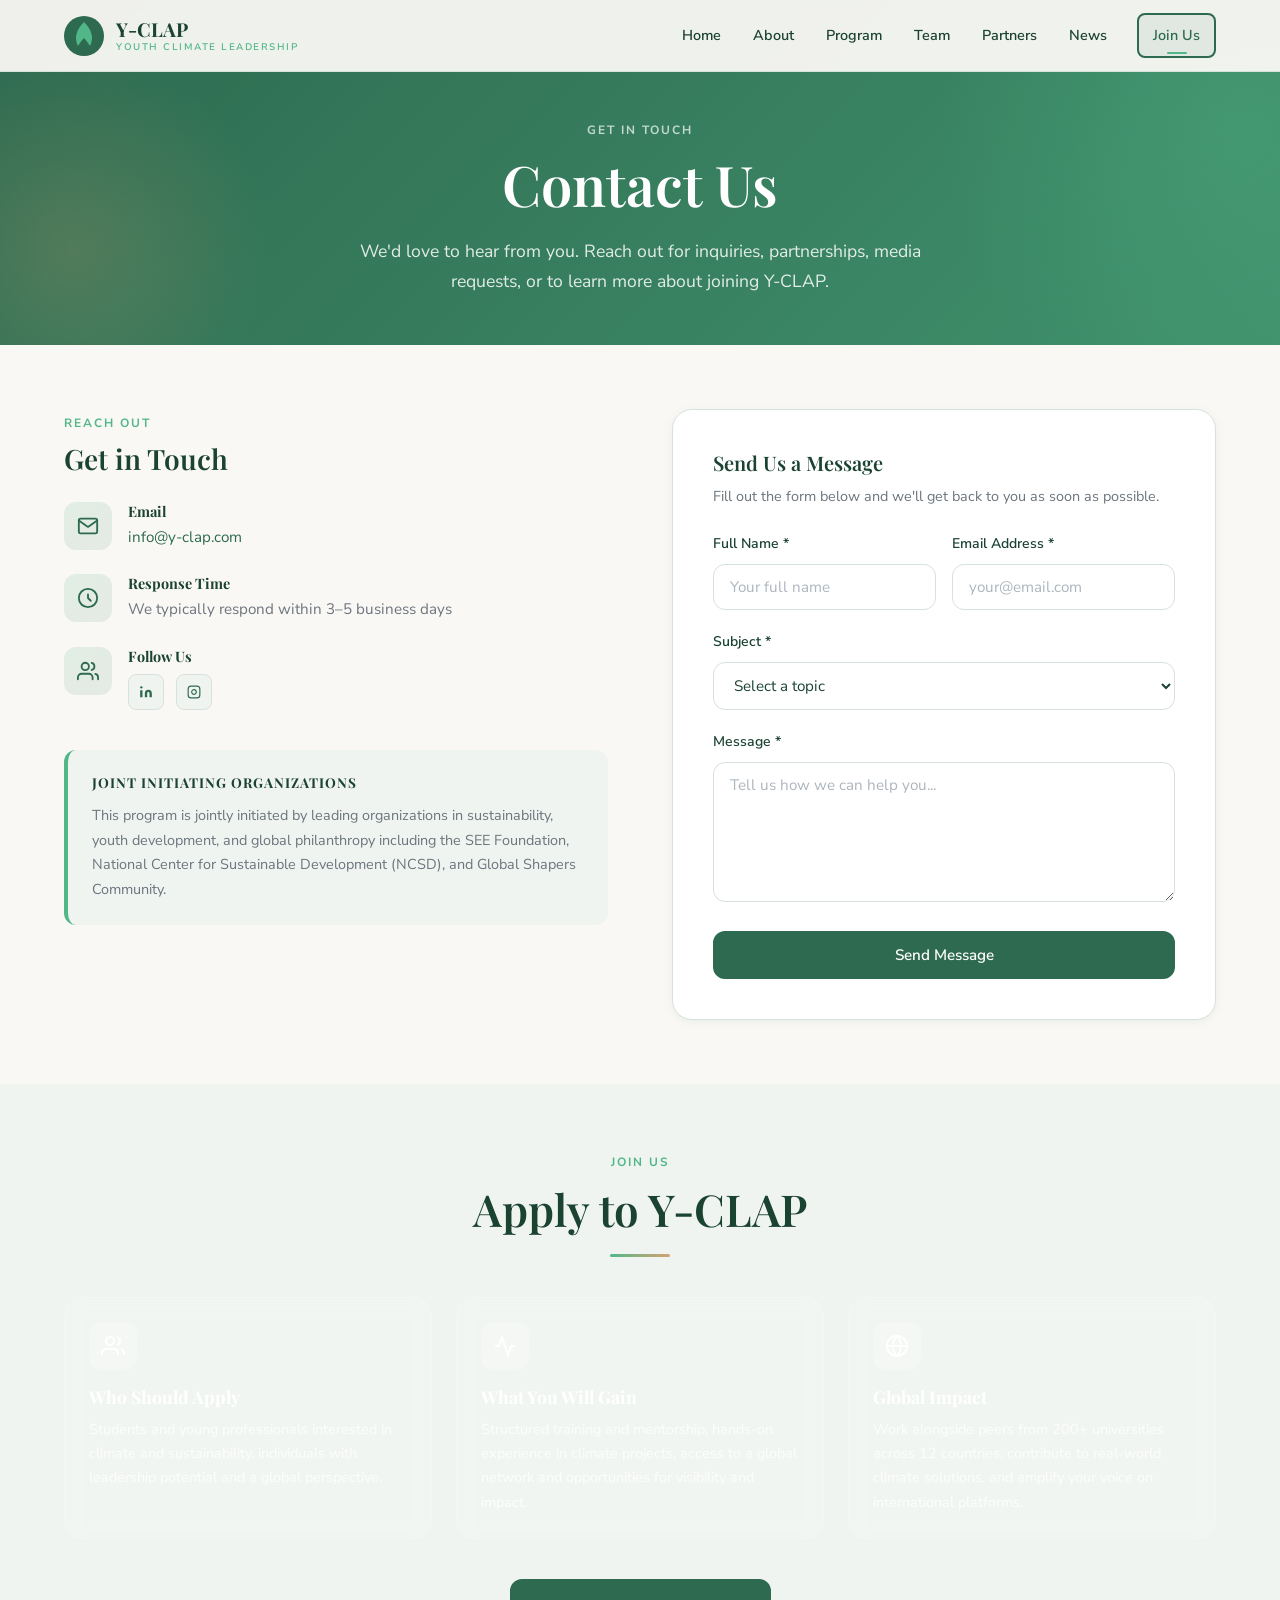
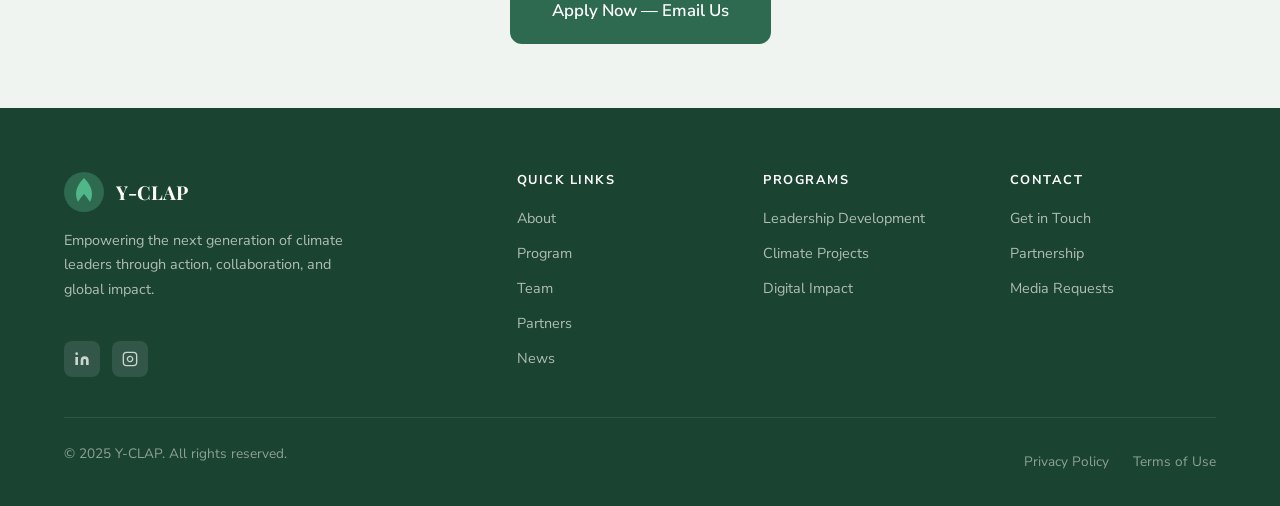
==== commit 5b69a892: "Add files via upload" ====
--- a/contact.html
+++ b/contact.html
@@ -54,7 +54,7 @@
               </div>
               <div>
                 <h4 style="font-size: 0.9rem; font-weight: 700; color: var(--color-primary-dark); margin-bottom: 0.25rem;">Email</h4>
-                <p style="color: var(--color-text-muted); font-size: 0.95rem;">youthclimateaction@outlook.com</p>
+                <p style="color: var(--color-text-muted); font-size: 0.95rem;"><a href="mailto:info@y-clap.com" style="color: var(--color-primary); text-decoration: none;">info@y-clap.com</a></p>
               </div>
             </div>
 
@@ -98,7 +98,11 @@
           <h3 style="font-size: 1.25rem; margin-bottom: 0.5rem;">Send Us a Message</h3>
           <p style="color: var(--color-text-muted); font-size: 0.9rem; margin-bottom: 1.5rem;">Fill out the form below and we'll get back to you as soon as possible.</p>
 
-          <form id="contact-form">
+          <form id="contact-form" name="contact" method="POST" data-netlify="true" netlify-honeypot="bot-field">
+            <input type="hidden" name="form-name" value="contact">
+            <p style="display: none;">
+              <label>Don't fill this out: <input name="bot-field"></label>
+            </p>
             <div style="display: grid; grid-template-columns: 1fr 1fr; gap: 1rem;">
               <div class="form-group">
                 <label class="form-label" for="name">Full Name *</label>
@@ -169,7 +173,7 @@
       </div>
 
       <div style="text-align: center; margin-top: 2.5rem;" class="fade-in">
-        <a href="mailto:youthclimateaction@outlook.com?subject=YC LAP%20Application%20Inquiry" class="btn btn--primary btn--lg">Apply Now — Email Us</a>
+        <a href="mailto:info@y-clap.com?subject=YCLAP%20Application%20Inquiry" class="btn btn--primary btn--lg">Apply Now — Email Us</a>
       </div>
     </div>
   </section>
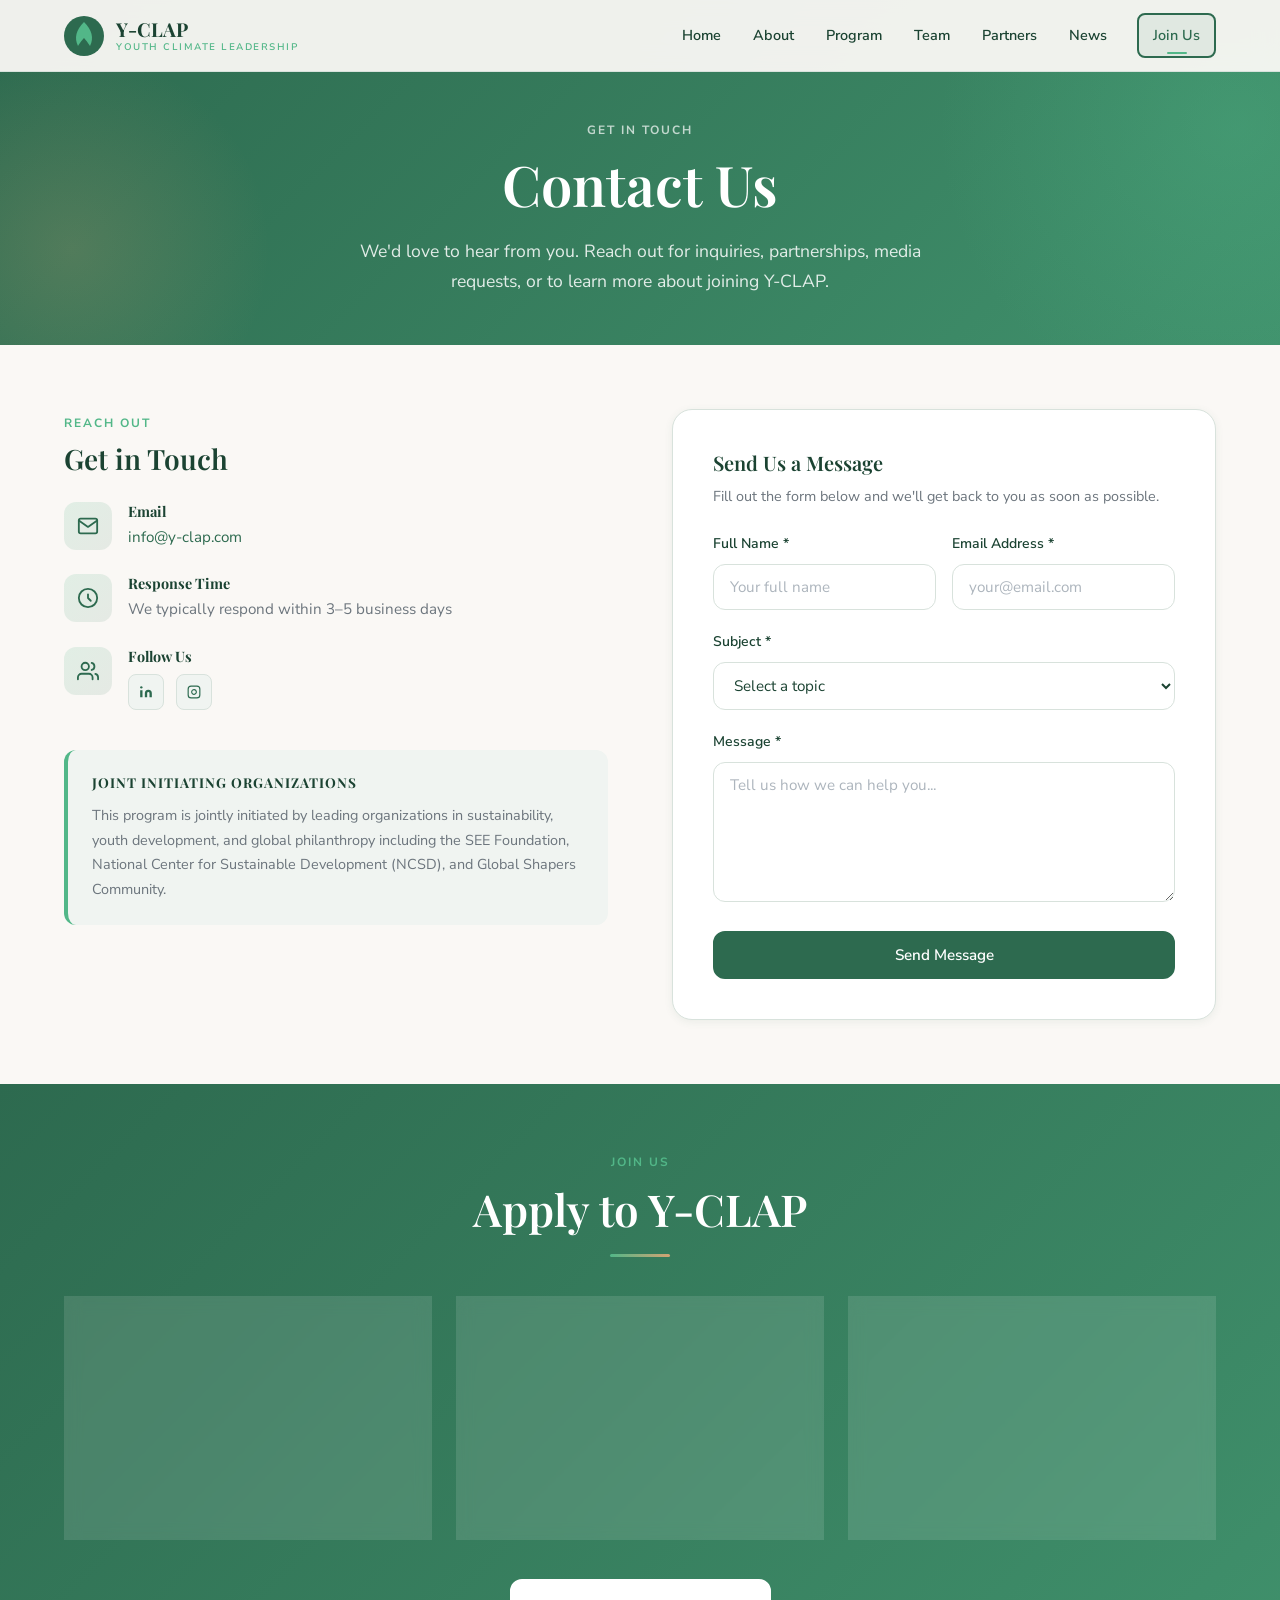
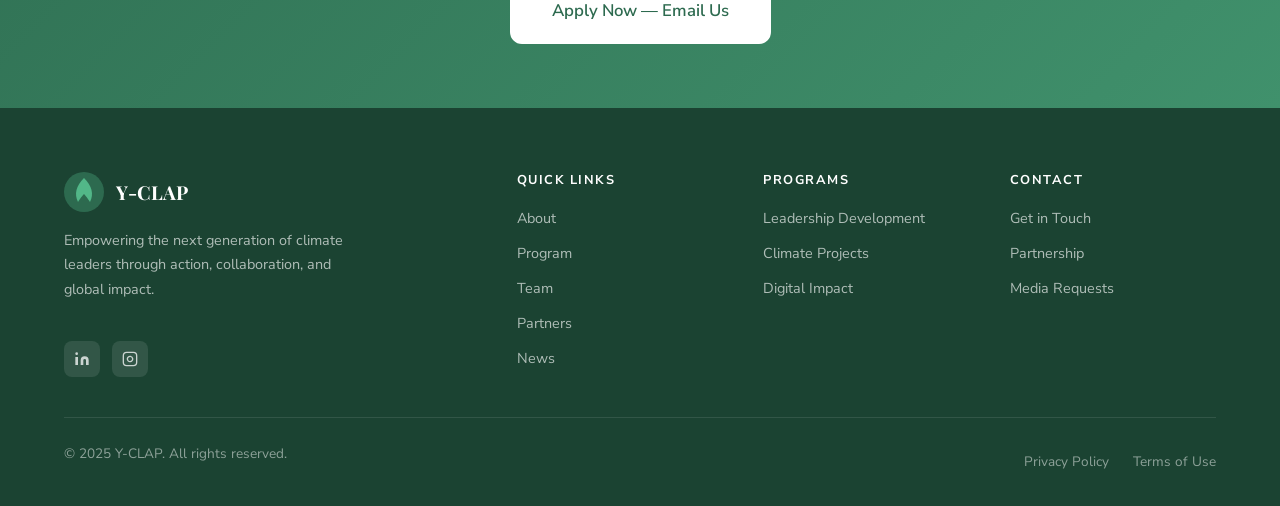
==== commit 60a2dbf3: "Add files via upload" ====
--- a/contact.html
+++ b/contact.html
@@ -138,7 +138,7 @@
   </section>
 
   <!-- Join CTA -->
-  <section class="section section--alt">
+  <section class="section section--green">
     <div class="container">
       <div class="section__header fade-in">
         <span class="section__label">Join Us</span>
@@ -173,7 +173,7 @@
       </div>
 
       <div style="text-align: center; margin-top: 2.5rem;" class="fade-in">
-        <a href="mailto:info@y-clap.com?subject=YCLAP%20Application%20Inquiry" class="btn btn--primary btn--lg">Apply Now — Email Us</a>
+        <a href="mailto:info@y-clap.com?subject=YCLAP%20Application%20Inquiry" class="btn btn--lg" style="background: var(--color-white); color: var(--color-primary); border: 2px solid var(--color-white);">Apply Now — Email Us</a>
       </div>
     </div>
   </section>
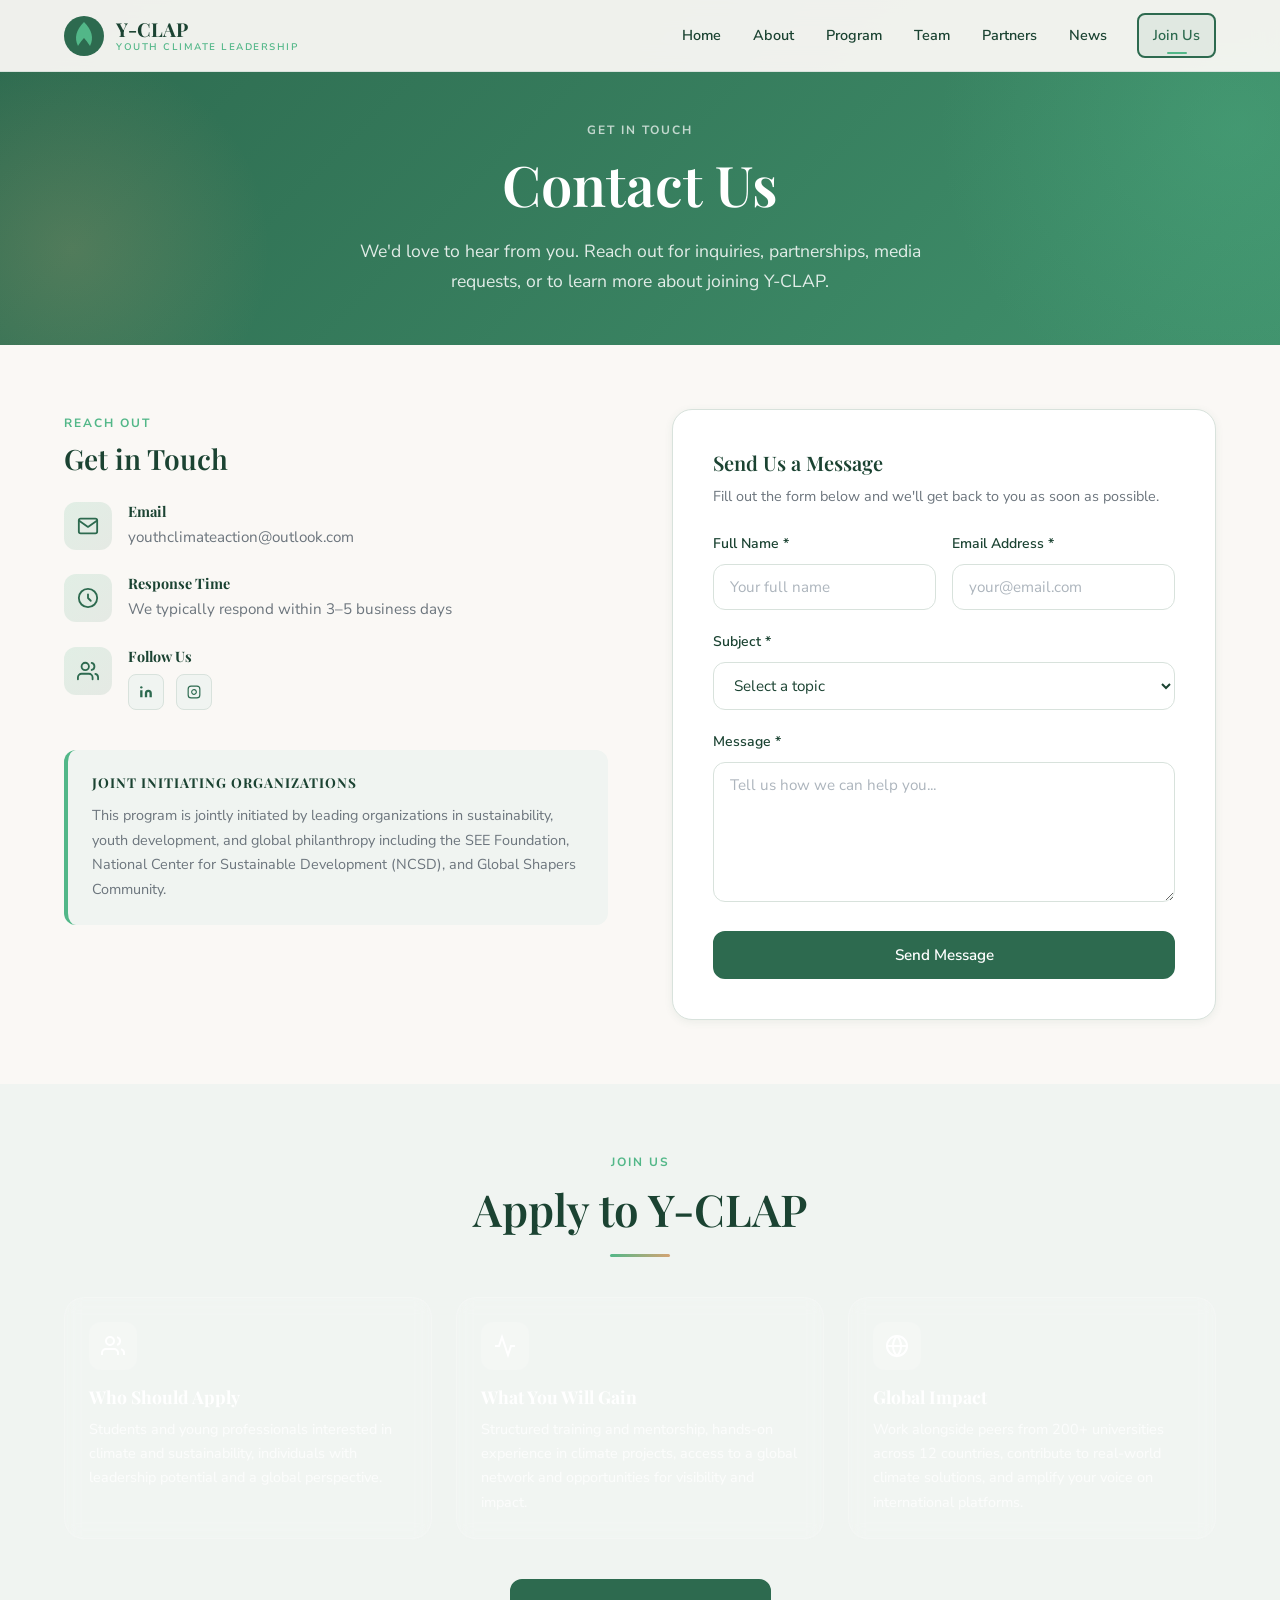
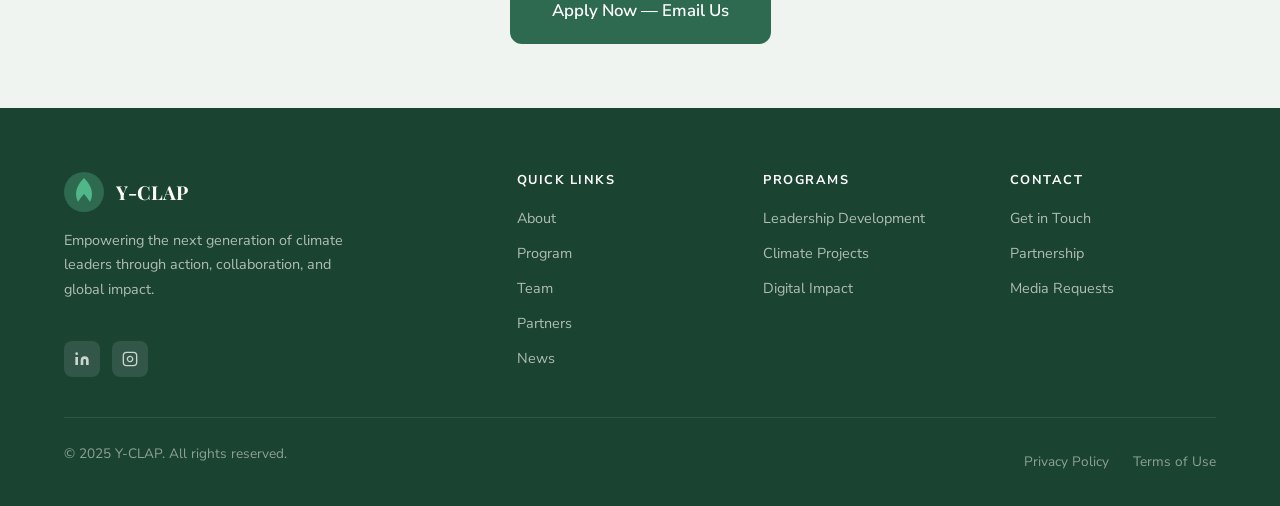
==== commit 2d0cd6ce: "Add files via upload" ====
--- a/contact.html
+++ b/contact.html
@@ -54,7 +54,7 @@
               </div>
               <div>
                 <h4 style="font-size: 0.9rem; font-weight: 700; color: var(--color-primary-dark); margin-bottom: 0.25rem;">Email</h4>
-                <p style="color: var(--color-text-muted); font-size: 0.95rem;"><a href="mailto:info@y-clap.com" style="color: var(--color-primary); text-decoration: none;">info@y-clap.com</a></p>
+                <p style="color: var(--color-text-muted); font-size: 0.95rem;">youthclimateaction@outlook.com</p>
               </div>
             </div>
 
@@ -98,11 +98,7 @@
           <h3 style="font-size: 1.25rem; margin-bottom: 0.5rem;">Send Us a Message</h3>
           <p style="color: var(--color-text-muted); font-size: 0.9rem; margin-bottom: 1.5rem;">Fill out the form below and we'll get back to you as soon as possible.</p>
 
-          <form id="contact-form" name="contact" method="POST" data-netlify="true" netlify-honeypot="bot-field">
-            <input type="hidden" name="form-name" value="contact">
-            <p style="display: none;">
-              <label>Don't fill this out: <input name="bot-field"></label>
-            </p>
+          <form id="contact-form">
             <div style="display: grid; grid-template-columns: 1fr 1fr; gap: 1rem;">
               <div class="form-group">
                 <label class="form-label" for="name">Full Name *</label>
@@ -138,7 +134,7 @@
   </section>
 
   <!-- Join CTA -->
-  <section class="section section--green">
+  <section class="section section--alt">
     <div class="container">
       <div class="section__header fade-in">
         <span class="section__label">Join Us</span>
@@ -173,7 +169,7 @@
       </div>
 
       <div style="text-align: center; margin-top: 2.5rem;" class="fade-in">
-        <a href="mailto:info@y-clap.com?subject=YCLAP%20Application%20Inquiry" class="btn btn--lg" style="background: var(--color-white); color: var(--color-primary); border: 2px solid var(--color-white);">Apply Now — Email Us</a>
+        <a href="mailto:youthclimateaction@outlook.com?subject=YC LAP%20Application%20Inquiry" class="btn btn--primary btn--lg">Apply Now — Email Us</a>
       </div>
     </div>
   </section>
